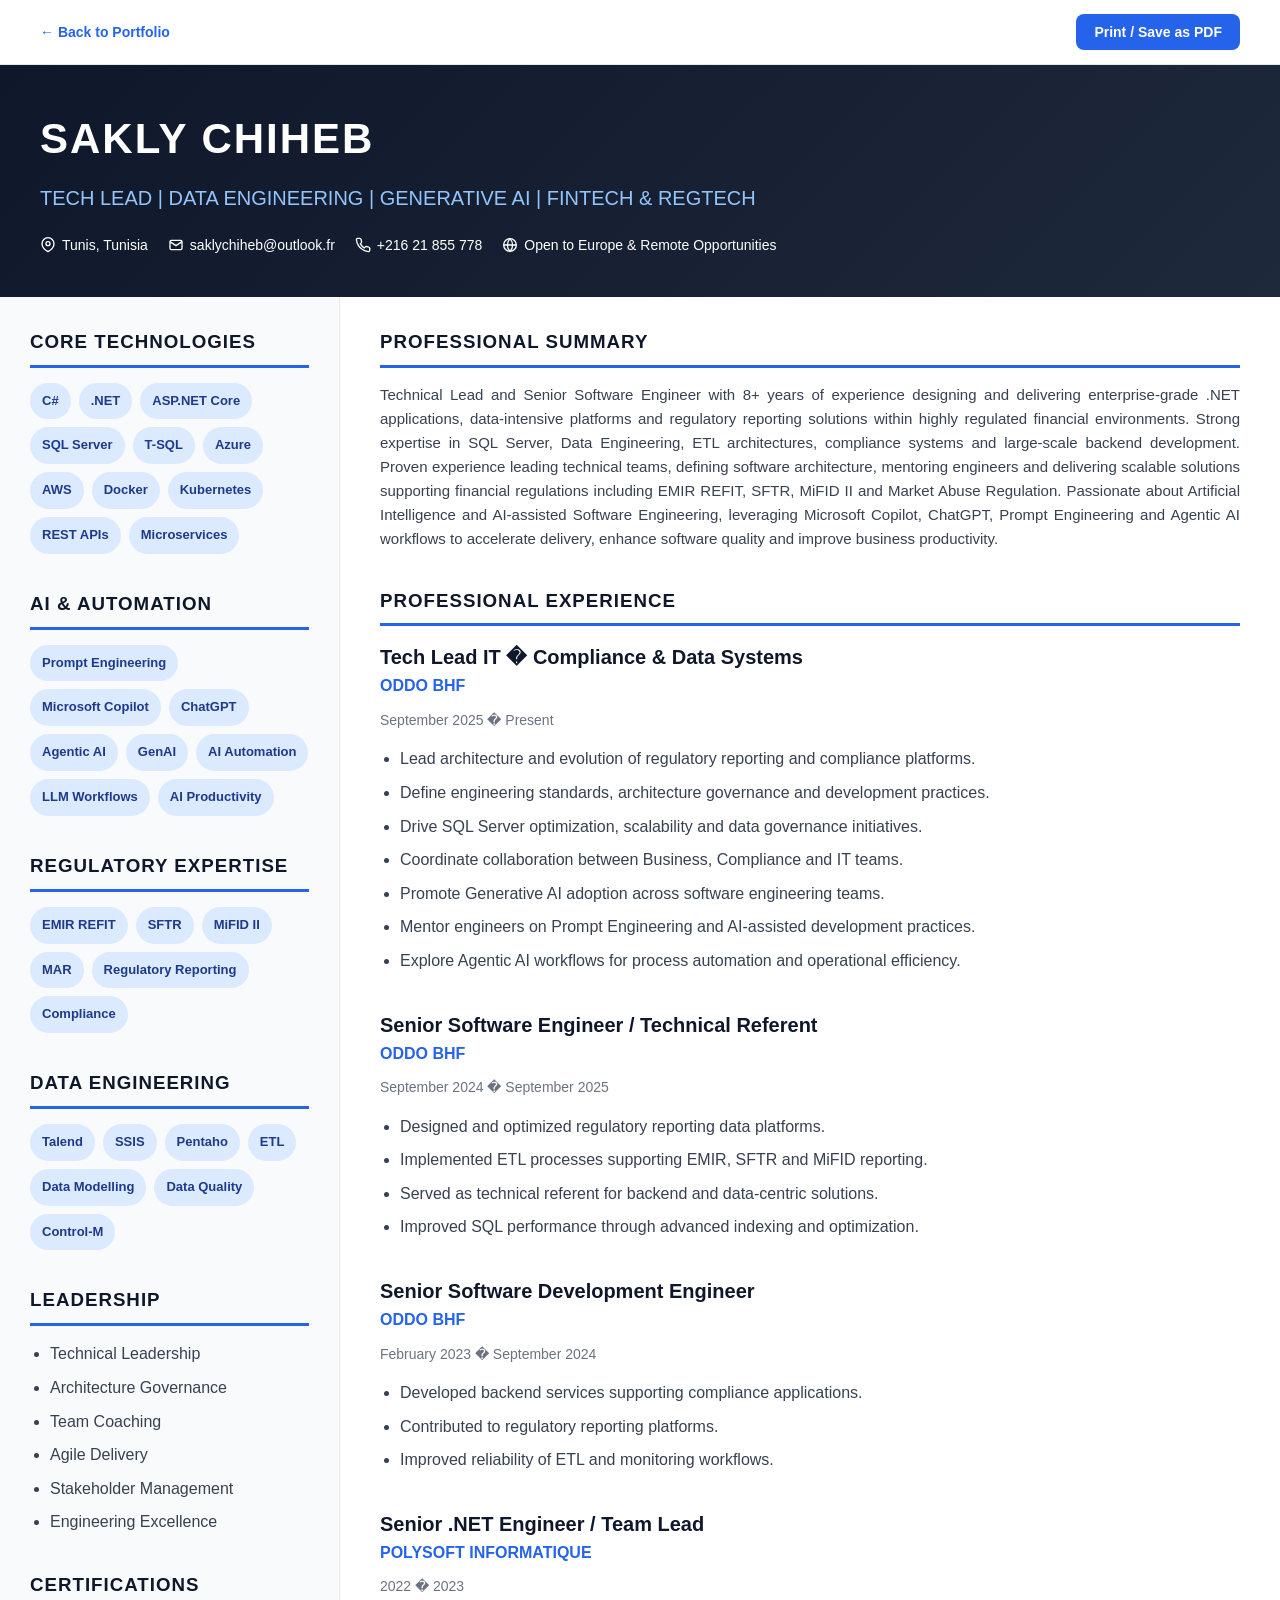
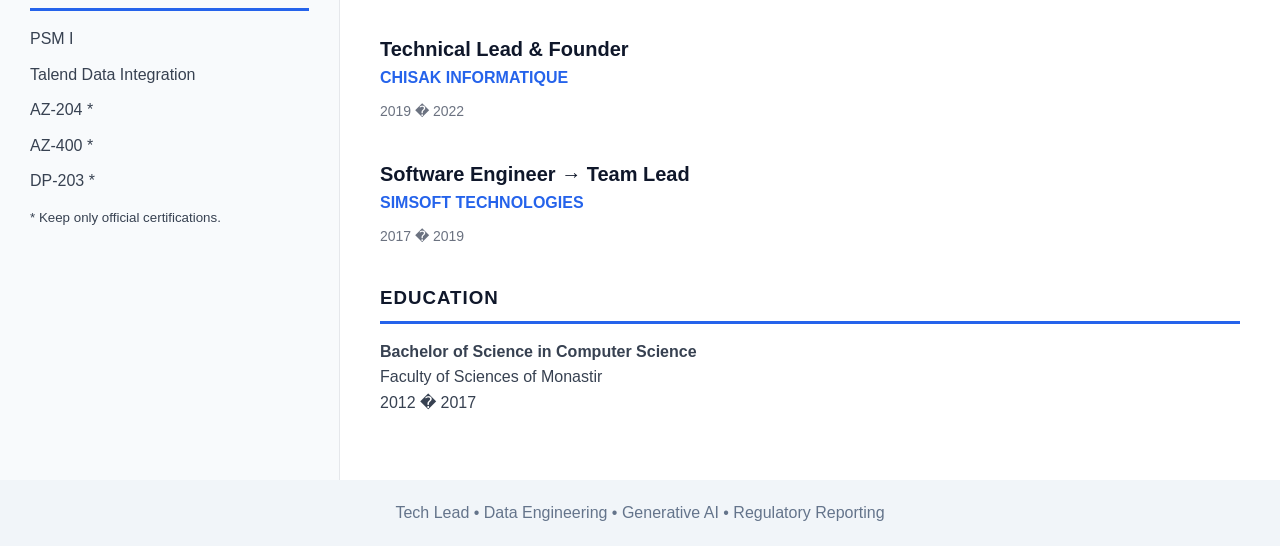
==== cv.html @ ca7cb9fb "update" ====
<!DOCTYPE html>
<html lang="en">
<head>
<meta charset="UTF-8">
<meta name="viewport" content="width=device-width, initial-scale=1.0">
<title>SAKLY CHIHEB - Tech Lead CV</title>
<meta name="description" content="Sakly Chiheb - Tech Lead, Data Engineering, Generative AI, FinTech & RegTech - Professional Resume">
<meta name="robots" content="index, follow">
<link rel="icon" type="image/png" href="assets/favicon.png">

<style>

:root{
    --primary:#0F172A;
    --secondary:#1E293B;
    --accent:#2563EB;
    --success:#10B981;
    --light:#F8FAFC;
    --border:#E5E7EB;
    --text:#374151;
}

*{
    margin:0;
    padding:0;
    box-sizing:border-box;
}

body{
    font-family:'Segoe UI',sans-serif;
    background:var(--light);
    color:var(--text);
    line-height:1.6;
}

.container{
    max-width:1400px;
    margin:auto;
    background:white;
}

.print-bar{
    max-width:1400px;
    margin:0 auto;
    padding:14px 40px;
    display:flex;
    justify-content:space-between;
    align-items:center;
    background:#fff;
    border-bottom:1px solid var(--border);
}

.print-bar a{
    color:var(--accent);
    text-decoration:none;
    font-weight:600;
    font-size:14px;
}

.print-bar button{
    background:var(--accent);
    color:#fff;
    border:none;
    padding:10px 18px;
    border-radius:8px;
    font-weight:600;
    font-size:14px;
    cursor:pointer;
}

.hero{
    background:linear-gradient(135deg,#0F172A,#1E293B);
    color:white;
    padding:40px;
}

.hero h1{
    font-size:42px;
    letter-spacing:2px;
    margin-bottom:10px;
}

.hero h2{
    color:#93C5FD;
    font-size:20px;
    font-weight:500;
    margin-bottom:20px;
}

.contact{
    display:flex;
    flex-wrap:wrap;
    gap:20px;
    font-size:14px;
}

.contact div{
    display:flex;
    align-items:center;
    gap:6px;
}

.contact svg{
    flex-shrink:0;
}

.main{
    display:grid;
    grid-template-columns:340px 1fr;
}

.sidebar{
    background:#F8FAFC;
    padding:30px;
    border-right:1px solid var(--border);
}

.content{
    padding:30px 40px;
}

.section{
    margin-bottom:35px;
}

.section h3{
    color:var(--primary);
    border-bottom:3px solid var(--accent);
    padding-bottom:8px;
    margin-bottom:15px;
    text-transform:uppercase;
    letter-spacing:1px;
}

.skills{
    display:flex;
    flex-wrap:wrap;
    gap:8px;
}

.skill{
    background:#DBEAFE;
    color:#1E3A8A;
    padding:8px 12px;
    border-radius:20px;
    font-size:13px;
    font-weight:600;
}

.job{
    margin-bottom:35px;
}

.job-title{
    font-size:20px;
    font-weight:700;
    color:var(--primary);
}

.company{
    color:var(--accent);
    font-weight:600;
    margin-bottom:10px;
}

.date{
    color:#6B7280;
    font-size:14px;
    margin-bottom:15px;
}

ul{
    margin-left:20px;
}

ul li{
    margin-bottom:8px;
}

.cert{
    margin-bottom:10px;
}

.education-item{
    margin-bottom:15px;
}

.summary{
    font-size:15px;
    text-align:justify;
}

footer{
    text-align:center;
    padding:20px;
    background:#F1F5F9;
    color:#64748B;
}

@media(max-width:900px){

.main{
    grid-template-columns:1fr;
}

.sidebar{
    border-right:none;
    border-bottom:1px solid var(--border);
}

}

@media print{
    .print-bar{
        display:none;
    }
    body{
        background:#fff;
    }
}

</style>
</head>

<body>

<div class="print-bar">
    <a href="index.html">&larr; Back to Portfolio</a>
    <button onclick="window.print()">Print / Save as PDF</button>
</div>

<div class="container">

<header class="hero">

    <h1>SAKLY CHIHEB</h1>

    <h2>
        TECH LEAD | DATA ENGINEERING | GENERATIVE AI |
        FINTECH &amp; REGTECH
    </h2>

    <div class="contact">
        <div><svg width="16" height="16" viewBox="0 0 24 24" fill="none" stroke="currentColor" stroke-width="2"><path d="M21 10c0 7-9 12-9 12s-9-5-9-12a9 9 0 0 1 18 0z"/><circle cx="12" cy="10" r="3"/></svg> Tunis, Tunisia</div>
        <div><svg width="16" height="16" viewBox="0 0 24 24" fill="none" stroke="currentColor" stroke-width="2"><rect x="3" y="5" width="18" height="14" rx="2"/><path d="M3 7l9 6 9-6"/></svg> saklychiheb@outlook.fr</div>
        <div><svg width="16" height="16" viewBox="0 0 24 24" fill="none" stroke="currentColor" stroke-width="2"><path d="M22 16.9v3a2 2 0 0 1-2.2 2 19.8 19.8 0 0 1-8.6-3.1 19.5 19.5 0 0 1-6-6 19.8 19.8 0 0 1-3.1-8.7A2 2 0 0 1 4.1 2h3a2 2 0 0 1 2 1.7c.1 1 .3 2 .7 3a2 2 0 0 1-.4 2.1L8 10.3a16 16 0 0 0 6 6l1.5-1.5a2 2 0 0 1 2.1-.4c1 .4 2 .6 3 .7a2 2 0 0 1 1.7 2z"/></svg> +216 21 855 778</div>
        <div><svg width="16" height="16" viewBox="0 0 24 24" fill="none" stroke="currentColor" stroke-width="2"><circle cx="12" cy="12" r="9.5"/><path d="M2.5 12h19M12 2.5c2.5 2.7 4 6.1 4 9.5s-1.5 6.8-4 9.5c-2.5-2.7-4-6.1-4-9.5s1.5-6.8 4-9.5z"/></svg> Open to Europe &amp; Remote Opportunities</div>
    </div>

</header>

<div class="main">

<aside class="sidebar">

    <div class="section">

        <h3>Core Technologies</h3>

        <div class="skills">

            <span class="skill">C#</span>
            <span class="skill">.NET</span>
            <span class="skill">ASP.NET Core</span>
            <span class="skill">SQL Server</span>
            <span class="skill">T-SQL</span>
            <span class="skill">Azure</span>
            <span class="skill">AWS</span>
            <span class="skill">Docker</span>
            <span class="skill">Kubernetes</span>
            <span class="skill">REST APIs</span>
            <span class="skill">Microservices</span>

        </div>

    </div>

    <div class="section">

        <h3>AI &amp; Automation</h3>

        <div class="skills">

            <span class="skill">Prompt Engineering</span>
            <span class="skill">Microsoft Copilot</span>
            <span class="skill">ChatGPT</span>
            <span class="skill">Agentic AI</span>
            <span class="skill">GenAI</span>
            <span class="skill">AI Automation</span>
            <span class="skill">LLM Workflows</span>
            <span class="skill">AI Productivity</span>

        </div>

    </div>

    <div class="section">

        <h3>Regulatory Expertise</h3>

        <div class="skills">

            <span class="skill">EMIR REFIT</span>
            <span class="skill">SFTR</span>
            <span class="skill">MiFID II</span>
            <span class="skill">MAR</span>
            <span class="skill">Regulatory Reporting</span>
            <span class="skill">Compliance</span>

        </div>

    </div>

    <div class="section">

        <h3>Data Engineering</h3>

        <div class="skills">

            <span class="skill">Talend</span>
            <span class="skill">SSIS</span>
            <span class="skill">Pentaho</span>
            <span class="skill">ETL</span>
            <span class="skill">Data Modelling</span>
            <span class="skill">Data Quality</span>
            <span class="skill">Control-M</span>

        </div>

    </div>

    <div class="section">

        <h3>Leadership</h3>

        <ul>
            <li>Technical Leadership</li>
            <li>Architecture Governance</li>
            <li>Team Coaching</li>
            <li>Agile Delivery</li>
            <li>Stakeholder Management</li>
            <li>Engineering Excellence</li>
        </ul>

    </div>

    <div class="section">

        <h3>Certifications</h3>

        <div class="cert">PSM I</div>
        <div class="cert">Talend Data Integration</div>
        <div class="cert">AZ-204 *</div>
        <div class="cert">AZ-400 *</div>
        <div class="cert">DP-203 *</div>

        <small>
            * Keep only official certifications.
        </small>

    </div>

</aside>

<main class="content">

    <section class="section">

        <h3>Professional Summary</h3>

        <p class="summary">

            Technical Lead and Senior Software Engineer with 8+ years of experience
            designing and delivering enterprise-grade .NET applications, data-intensive
            platforms and regulatory reporting solutions within highly regulated financial
            environments.

            Strong expertise in SQL Server, Data Engineering, ETL architectures,
            compliance systems and large-scale backend development.

            Proven experience leading technical teams, defining software architecture,
            mentoring engineers and delivering scalable solutions supporting financial
            regulations including EMIR REFIT, SFTR, MiFID II and Market Abuse Regulation.

            Passionate about Artificial Intelligence and AI-assisted Software Engineering,
            leveraging Microsoft Copilot, ChatGPT, Prompt Engineering and Agentic AI
            workflows to accelerate delivery, enhance software quality and improve
            business productivity.

        </p>

    </section>

    <section class="section">

        <h3>Professional Experience</h3>

        <div class="job">

            <div class="job-title">
                Tech Lead IT � Compliance &amp; Data Systems
            </div>

            <div class="company">
                ODDO BHF
            </div>

            <div class="date">
                September 2025 � Present
            </div>

            <ul>

                <li>Lead architecture and evolution of regulatory reporting and compliance platforms.</li>

                <li>Define engineering standards, architecture governance and development practices.</li>

                <li>Drive SQL Server optimization, scalability and data governance initiatives.</li>

                <li>Coordinate collaboration between Business, Compliance and IT teams.</li>

                <li>Promote Generative AI adoption across software engineering teams.</li>

                <li>Mentor engineers on Prompt Engineering and AI-assisted development practices.</li>

                <li>Explore Agentic AI workflows for process automation and operational efficiency.</li>

            </ul>

        </div>

        <div class="job">

            <div class="job-title">
                Senior Software Engineer / Technical Referent
            </div>

            <div class="company">
                ODDO BHF
            </div>

            <div class="date">
                September 2024 � September 2025
            </div>

            <ul>

                <li>Designed and optimized regulatory reporting data platforms.</li>

                <li>Implemented ETL processes supporting EMIR, SFTR and MiFID reporting.</li>

                <li>Served as technical referent for backend and data-centric solutions.</li>

                <li>Improved SQL performance through advanced indexing and optimization.</li>

            </ul>

        </div>

        <div class="job">

            <div class="job-title">
                Senior Software Development Engineer
            </div>

            <div class="company">
                ODDO BHF
            </div>

            <div class="date">
                February 2023 � September 2024
            </div>

            <ul>

                <li>Developed backend services supporting compliance applications.</li>

                <li>Contributed to regulatory reporting platforms.</li>

                <li>Improved reliability of ETL and monitoring workflows.</li>

            </ul>

        </div>

        <div class="job">

            <div class="job-title">
                Senior .NET Engineer / Team Lead
            </div>

            <div class="company">
                POLYSOFT INFORMATIQUE
            </div>

            <div class="date">
                2022 � 2023
            </div>

        </div>

        <div class="job">

            <div class="job-title">
                Technical Lead &amp; Founder
            </div>

            <div class="company">
                CHISAK INFORMATIQUE
            </div>

            <div class="date">
                2019 � 2022
            </div>

        </div>

        <div class="job">

            <div class="job-title">
                Software Engineer &rarr; Team Lead
            </div>

            <div class="company">
                SIMSOFT TECHNOLOGIES
            </div>

            <div class="date">
                2017 � 2019
            </div>

        </div>

    </section>

    <section class="section">

        <h3>Education</h3>

        <div class="education-item">

            <strong>
            Bachelor of Science in Computer Science
            </strong>

            <br>

            Faculty of Sciences of Monastir

            <br>

            2012 � 2017

        </div>

    </section>

</main>

</div>

<footer>

Tech Lead &bull; Data Engineering &bull; Generative AI &bull; Regulatory Reporting

</footer>

</div>

</body>
</html>
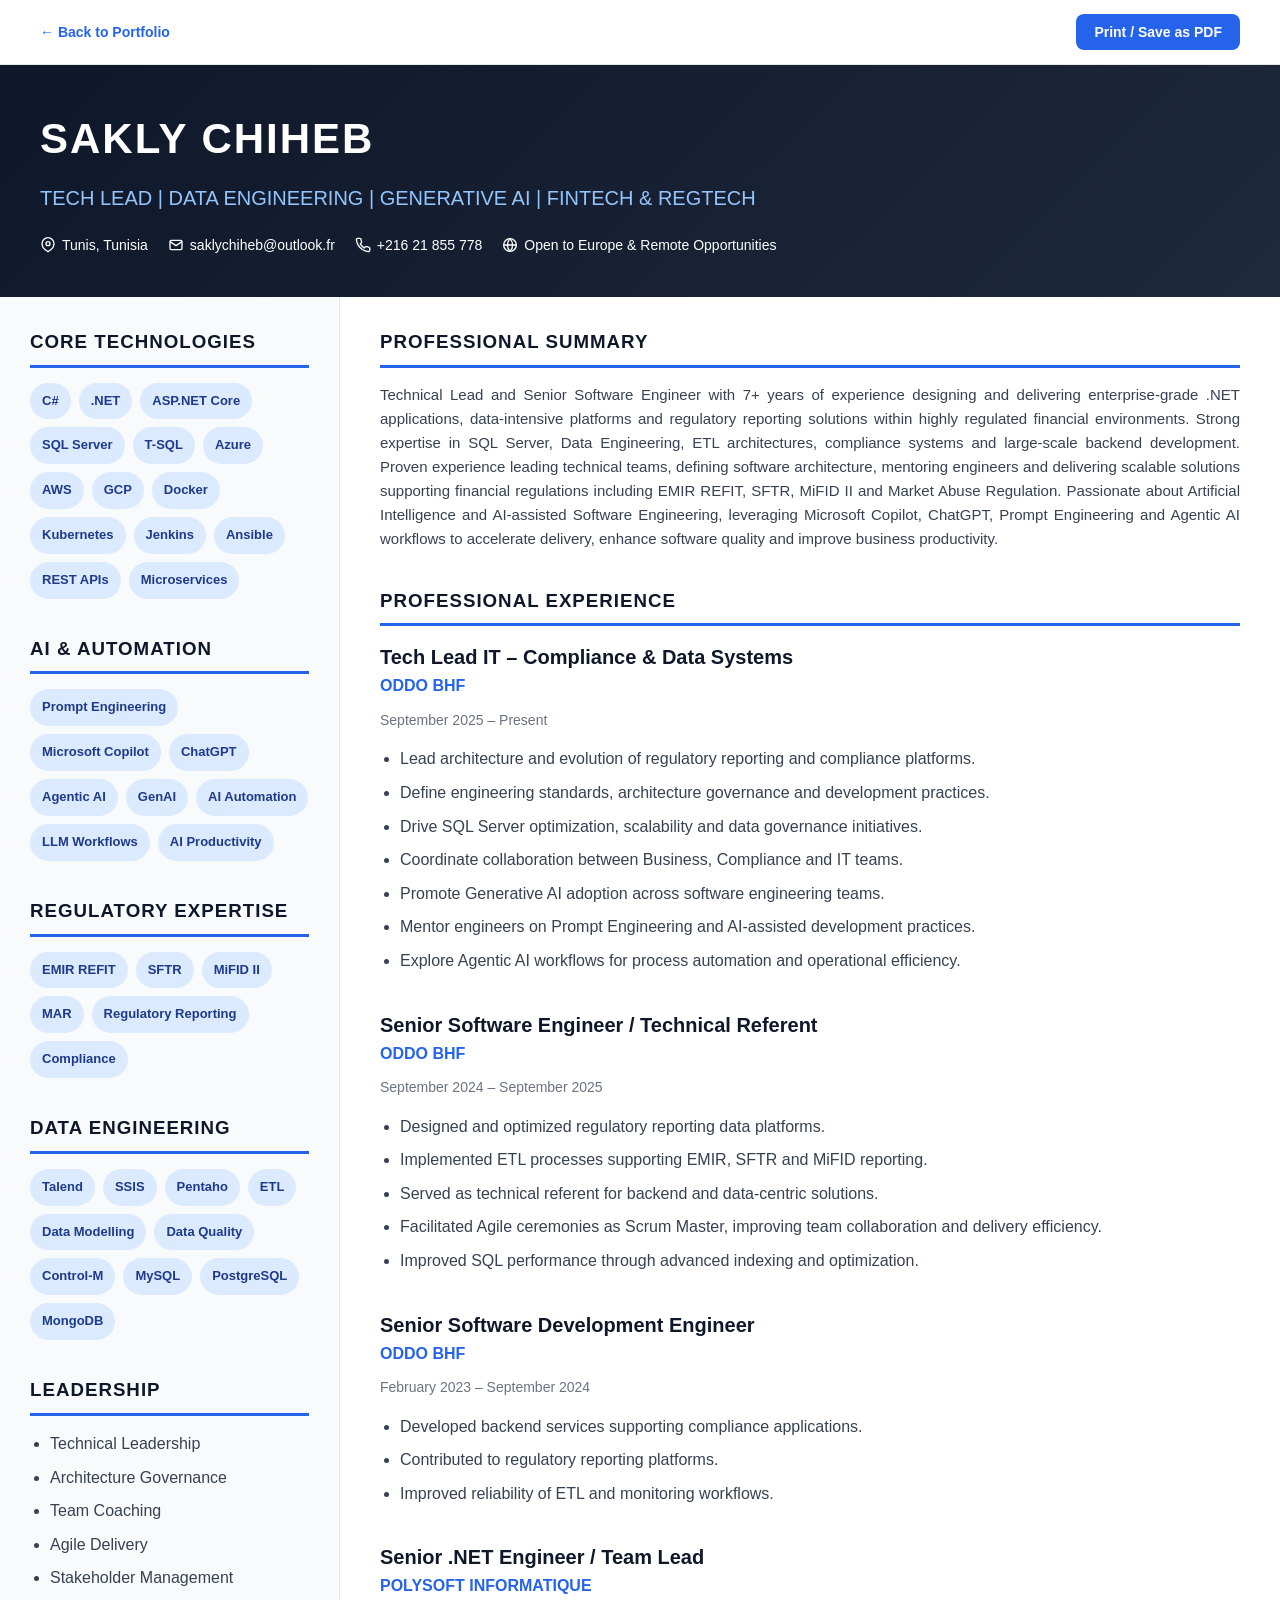
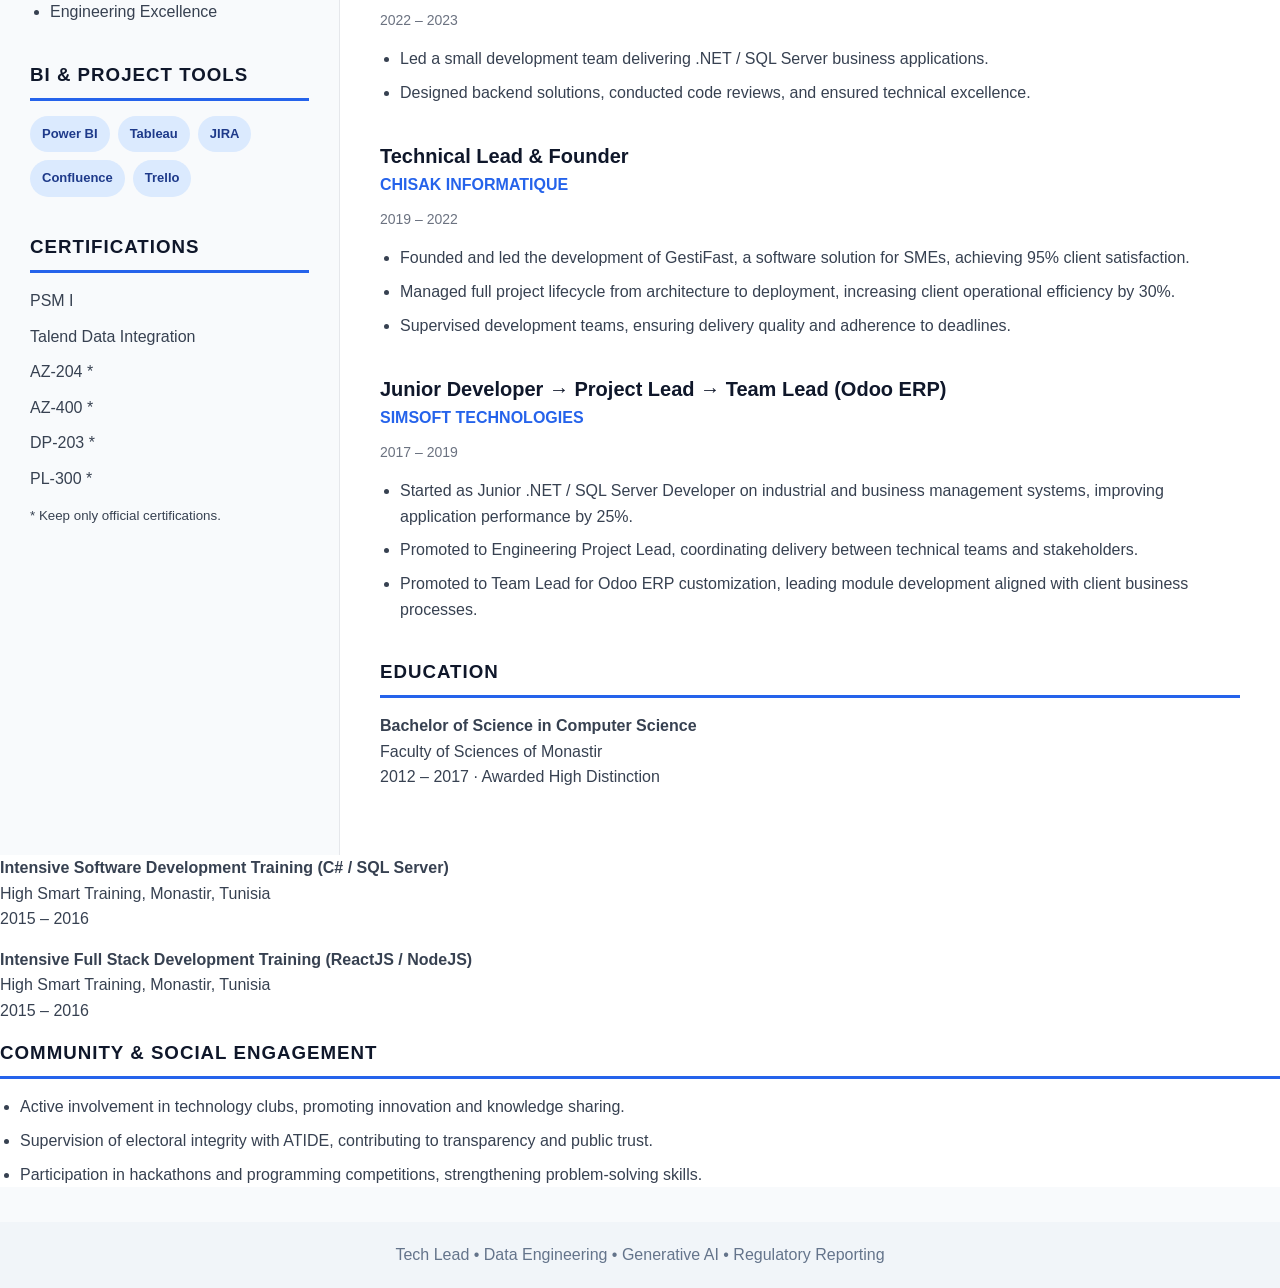
==== commit 48b4c393: "Add files via upload" ====
--- a/cv.html
+++ b/cv.html
@@ -1,571 +1,1822 @@
 <!DOCTYPE html>
+
+
 <html lang="en">
+
+
 <head>
+
+
 <meta charset="UTF-8">
+
+
 <meta name="viewport" content="width=device-width, initial-scale=1.0">
+
+
 <title>SAKLY CHIHEB - Tech Lead CV</title>
+
+
 <meta name="description" content="Sakly Chiheb - Tech Lead, Data Engineering, Generative AI, FinTech & RegTech - Professional Resume">
+
+
 <meta name="robots" content="index, follow">
+
+
 <link rel="icon" type="image/png" href="assets/favicon.png">
 
+
+
+
+
 <style>
 
+
+
+
+
 :root{
+
+
     --primary:#0F172A;
+
+
     --secondary:#1E293B;
+
+
     --accent:#2563EB;
+
+
     --success:#10B981;
+
+
     --light:#F8FAFC;
+
+
     --border:#E5E7EB;
+
+
     --text:#374151;
-}
+
+
+}
+
+
+
+
 
 *{
+
+
     margin:0;
+
+
     padding:0;
+
+
     box-sizing:border-box;
-}
+
+
+}
+
+
+
+
 
 body{
+
+
     font-family:'Segoe UI',sans-serif;
+
+
     background:var(--light);
+
+
     color:var(--text);
+
+
     line-height:1.6;
-}
+
+
+}
+
+
+
+
 
 .container{
+
+
     max-width:1400px;
+
+
     margin:auto;
+
+
     background:white;
-}
+
+
+}
+
+
+
+
 
 .print-bar{
+
+
     max-width:1400px;
+
+
     margin:0 auto;
+
+
     padding:14px 40px;
+
+
     display:flex;
+
+
     justify-content:space-between;
+
+
     align-items:center;
+
+
     background:#fff;
+
+
     border-bottom:1px solid var(--border);
-}
+
+
+}
+
+
+
+
 
 .print-bar a{
+
+
     color:var(--accent);
+
+
     text-decoration:none;
+
+
     font-weight:600;
+
+
     font-size:14px;
-}
+
+
+}
+
+
+
+
 
 .print-bar button{
+
+
     background:var(--accent);
+
+
     color:#fff;
+
+
     border:none;
+
+
     padding:10px 18px;
+
+
     border-radius:8px;
+
+
     font-weight:600;
+
+
     font-size:14px;
+
+
     cursor:pointer;
-}
+
+
+}
+
+
+
+
 
 .hero{
+
+
     background:linear-gradient(135deg,#0F172A,#1E293B);
+
+
     color:white;
+
+
     padding:40px;
-}
+
+
+}
+
+
+
+
 
 .hero h1{
+
+
     font-size:42px;
+
+
     letter-spacing:2px;
+
+
     margin-bottom:10px;
-}
+
+
+}
+
+
+
+
 
 .hero h2{
+
+
     color:#93C5FD;
+
+
     font-size:20px;
+
+
     font-weight:500;
+
+
     margin-bottom:20px;
-}
+
+
+}
+
+
+
+
 
 .contact{
+
+
     display:flex;
+
+
     flex-wrap:wrap;
+
+
     gap:20px;
+
+
     font-size:14px;
-}
+
+
+}
+
+
+
+
 
 .contact div{
+
+
     display:flex;
+
+
     align-items:center;
+
+
     gap:6px;
-}
+
+
+}
+
+
+
+
 
 .contact svg{
+
+
     flex-shrink:0;
-}
+
+
+}
+
+
+
+
 
 .main{
+
+
     display:grid;
+
+
     grid-template-columns:340px 1fr;
-}
+
+
+}
+
+
+
+
 
 .sidebar{
+
+
     background:#F8FAFC;
+
+
     padding:30px;
+
+
     border-right:1px solid var(--border);
-}
+
+
+}
+
+
+
+
 
 .content{
+
+
     padding:30px 40px;
-}
+
+
+}
+
+
+
+
 
 .section{
+
+
     margin-bottom:35px;
-}
+
+
+}
+
+
+
+
 
 .section h3{
+
+
     color:var(--primary);
+
+
     border-bottom:3px solid var(--accent);
+
+
     padding-bottom:8px;
+
+
     margin-bottom:15px;
+
+
     text-transform:uppercase;
+
+
     letter-spacing:1px;
-}
+
+
+}
+
+
+
+
 
 .skills{
+
+
     display:flex;
+
+
     flex-wrap:wrap;
+
+
     gap:8px;
-}
+
+
+}
+
+
+
+
 
 .skill{
+
+
     background:#DBEAFE;
+
+
     color:#1E3A8A;
+
+
     padding:8px 12px;
+
+
     border-radius:20px;
+
+
     font-size:13px;
+
+
     font-weight:600;
-}
+
+
+}
+
+
+
+
 
 .job{
+
+
     margin-bottom:35px;
-}
+
+
+}
+
+
+
+
 
 .job-title{
+
+
     font-size:20px;
+
+
     font-weight:700;
+
+
     color:var(--primary);
-}
+
+
+}
+
+
+
+
 
 .company{
+
+
     color:var(--accent);
+
+
     font-weight:600;
+
+
     margin-bottom:10px;
-}
+
+
+}
+
+
+
+
 
 .date{
+
+
     color:#6B7280;
+
+
     font-size:14px;
+
+
     margin-bottom:15px;
-}
+
+
+}
+
+
+
+
 
 ul{
+
+
     margin-left:20px;
-}
+
+
+}
+
+
+
+
 
 ul li{
+
+
     margin-bottom:8px;
-}
+
+
+}
+
+
+
+
 
 .cert{
+
+
     margin-bottom:10px;
-}
+
+
+}
+
+
+
+
 
 .education-item{
+
+
     margin-bottom:15px;
-}
+
+
+}
+
+
+
+
 
 .summary{
+
+
     font-size:15px;
+
+
     text-align:justify;
-}
+
+
+}
+
+
+
+
 
 footer{
+
+
     text-align:center;
+
+
     padding:20px;
+
+
     background:#F1F5F9;
+
+
     color:#64748B;
-}
+
+
+}
+
+
+
+
 
 @media(max-width:900px){
 
+
+
+
+
 .main{
+
+
     grid-template-columns:1fr;
-}
+
+
+}
+
+
+
+
 
 .sidebar{
+
+
     border-right:none;
+
+
     border-bottom:1px solid var(--border);
-}
-
-}
+
+
+}
+
+
+
+
+
+}
+
+
+
+
 
 @media print{
+
+
     .print-bar{
+
+
         display:none;
+
+
     }
+
+
     body{
+
+
         background:#fff;
+
+
     }
-}
+
+
+}
+
+
+
+
 
 </style>
+
+
 </head>
 
+
+
+
+
 <body>
 
+
+
+
+
 <div class="print-bar">
+
+
     <a href="index.html">&larr; Back to Portfolio</a>
+
+
     <button onclick="window.print()">Print / Save as PDF</button>
+
+
 </div>
 
+
+
+
+
 <div class="container">
 
+
+
+
+
 <header class="hero">
 
+
+
+
+
     <h1>SAKLY CHIHEB</h1>
 
+
+
+
+
     <h2>
+
+
         TECH LEAD | DATA ENGINEERING | GENERATIVE AI |
+
+
         FINTECH &amp; REGTECH
+
+
     </h2>
 
+
+
+
+
     <div class="contact">
+
+
         <div><svg width="16" height="16" viewBox="0 0 24 24" fill="none" stroke="currentColor" stroke-width="2"><path d="M21 10c0 7-9 12-9 12s-9-5-9-12a9 9 0 0 1 18 0z"/><circle cx="12" cy="10" r="3"/></svg> Tunis, Tunisia</div>
+
+
         <div><svg width="16" height="16" viewBox="0 0 24 24" fill="none" stroke="currentColor" stroke-width="2"><rect x="3" y="5" width="18" height="14" rx="2"/><path d="M3 7l9 6 9-6"/></svg> saklychiheb@outlook.fr</div>
+
+
         <div><svg width="16" height="16" viewBox="0 0 24 24" fill="none" stroke="currentColor" stroke-width="2"><path d="M22 16.9v3a2 2 0 0 1-2.2 2 19.8 19.8 0 0 1-8.6-3.1 19.5 19.5 0 0 1-6-6 19.8 19.8 0 0 1-3.1-8.7A2 2 0 0 1 4.1 2h3a2 2 0 0 1 2 1.7c.1 1 .3 2 .7 3a2 2 0 0 1-.4 2.1L8 10.3a16 16 0 0 0 6 6l1.5-1.5a2 2 0 0 1 2.1-.4c1 .4 2 .6 3 .7a2 2 0 0 1 1.7 2z"/></svg> +216 21 855 778</div>
+
+
         <div><svg width="16" height="16" viewBox="0 0 24 24" fill="none" stroke="currentColor" stroke-width="2"><circle cx="12" cy="12" r="9.5"/><path d="M2.5 12h19M12 2.5c2.5 2.7 4 6.1 4 9.5s-1.5 6.8-4 9.5c-2.5-2.7-4-6.1-4-9.5s1.5-6.8 4-9.5z"/></svg> Open to Europe &amp; Remote Opportunities</div>
+
+
     </div>
 
+
+
+
+
 </header>
 
+
+
+
+
 <div class="main">
 
+
+
+
+
 <aside class="sidebar">
 
+
+
+
+
     <div class="section">
 
+
+
+
+
         <h3>Core Technologies</h3>
 
+
+
+
+
         <div class="skills">
 
+
+
+
+
             <span class="skill">C#</span>
+
+
             <span class="skill">.NET</span>
+
+
             <span class="skill">ASP.NET Core</span>
+
+
             <span class="skill">SQL Server</span>
+
+
             <span class="skill">T-SQL</span>
+
+
             <span class="skill">Azure</span>
+
+
             <span class="skill">AWS</span>
+
+            <span class="skill">GCP</span>
+
+
             <span class="skill">Docker</span>
+
+
             <span class="skill">Kubernetes</span>
+
+            <span class="skill">Jenkins</span>
+
+            <span class="skill">Ansible</span>
+
             <span class="skill">REST APIs</span>
+
+
             <span class="skill">Microservices</span>
 
+
+
+
+
         </div>
 
+
+
+
+
     </div>
 
+
+
+
+
     <div class="section">
 
+
+
+
+
         <h3>AI &amp; Automation</h3>
 
+
+
+
+
         <div class="skills">
 
+
+
+
+
             <span class="skill">Prompt Engineering</span>
+
+
             <span class="skill">Microsoft Copilot</span>
+
+
             <span class="skill">ChatGPT</span>
+
+
             <span class="skill">Agentic AI</span>
+
+
             <span class="skill">GenAI</span>
+
+
             <span class="skill">AI Automation</span>
+
+
             <span class="skill">LLM Workflows</span>
+
+
             <span class="skill">AI Productivity</span>
 
+
+
+
+
         </div>
 
+
+
+
+
     </div>
 
+
+
+
+
     <div class="section">
 
+
+
+
+
         <h3>Regulatory Expertise</h3>
 
+
+
+
+
         <div class="skills">
 
+
+
+
+
             <span class="skill">EMIR REFIT</span>
+
+
             <span class="skill">SFTR</span>
+
+
             <span class="skill">MiFID II</span>
+
+
             <span class="skill">MAR</span>
+
+
             <span class="skill">Regulatory Reporting</span>
+
+
             <span class="skill">Compliance</span>
 
+
+
+
+
         </div>
 
+
+
+
+
     </div>
 
+
+
+
+
     <div class="section">
 
+
+
+
+
         <h3>Data Engineering</h3>
 
+
+
+
+
         <div class="skills">
 
+
+
+
+
             <span class="skill">Talend</span>
+
+
             <span class="skill">SSIS</span>
+
+
             <span class="skill">Pentaho</span>
+
+
             <span class="skill">ETL</span>
+
+
             <span class="skill">Data Modelling</span>
+
+
             <span class="skill">Data Quality</span>
+
+
             <span class="skill">Control-M</span>
 
+            <span class="skill">MySQL</span>
+
+            <span class="skill">PostgreSQL</span>
+
+            <span class="skill">MongoDB</span>
+
+
+
+
+
         </div>
 
+
+
+
+
     </div>
 
+
+
+
+
     <div class="section">
 
+
+
+
+
         <h3>Leadership</h3>
 
+
+
+
+
         <ul>
+
+
             <li>Technical Leadership</li>
+
+
             <li>Architecture Governance</li>
+
+
             <li>Team Coaching</li>
+
+
             <li>Agile Delivery</li>
+
+
             <li>Stakeholder Management</li>
+
+
             <li>Engineering Excellence</li>
+
+
         </ul>
 
+
+
+
+
     </div>
 
     <div class="section">
 
+        <h3>BI &amp; Project Tools</h3>
+
+        <div class="skills">
+
+            <span class="skill">Power BI</span>
+
+            <span class="skill">Tableau</span>
+
+            <span class="skill">JIRA</span>
+
+            <span class="skill">Confluence</span>
+
+            <span class="skill">Trello</span>
+
+        </div>
+
+    </div>
+
+
+
+
+
+    <div class="section">
+
+
+
+
+
         <h3>Certifications</h3>
 
+
+
+
+
         <div class="cert">PSM I</div>
+
+
         <div class="cert">Talend Data Integration</div>
+
+
         <div class="cert">AZ-204 *</div>
+
+
         <div class="cert">AZ-400 *</div>
+
+
         <div class="cert">DP-203 *</div>
 
+        <div class="cert">PL-300 *</div>
+
+
+
+
+
         <small>
+
+
             * Keep only official certifications.
+
+
         </small>
 
+
+
+
+
     </div>
 
+
+
+
+
 </aside>
 
+
+
+
+
 <main class="content">
 
+
+
+
+
     <section class="section">
 
+
+
+
+
         <h3>Professional Summary</h3>
 
+
+
+
+
         <p class="summary">
 
-            Technical Lead and Senior Software Engineer with 8+ years of experience
+
+
+
+
+            Technical Lead and Senior Software Engineer with 7+ years of experience
+
+
             designing and delivering enterprise-grade .NET applications, data-intensive
+
+
             platforms and regulatory reporting solutions within highly regulated financial
+
+
             environments.
 
+
+
+
+
             Strong expertise in SQL Server, Data Engineering, ETL architectures,
+
+
             compliance systems and large-scale backend development.
 
+
+
+
+
             Proven experience leading technical teams, defining software architecture,
+
+
             mentoring engineers and delivering scalable solutions supporting financial
+
+
             regulations including EMIR REFIT, SFTR, MiFID II and Market Abuse Regulation.
 
+
+
+
+
             Passionate about Artificial Intelligence and AI-assisted Software Engineering,
+
+
             leveraging Microsoft Copilot, ChatGPT, Prompt Engineering and Agentic AI
+
+
             workflows to accelerate delivery, enhance software quality and improve
+
+
             business productivity.
 
+
+
+
+
         </p>
 
+
+
+
+
     </section>
 
+
+
+
+
     <section class="section">
 
+
+
+
+
         <h3>Professional Experience</h3>
 
+
+
+
+
         <div class="job">
 
+
+
+
+
             <div class="job-title">
-                Tech Lead IT � Compliance &amp; Data Systems
+
+
+                Tech Lead IT – Compliance &amp; Data Systems
+
+
             </div>
 
+
+
+
+
             <div class="company">
+
+
                 ODDO BHF
+
+
             </div>
 
+
+
+
+
             <div class="date">
-                September 2025 � Present
+
+
+                September 2025 – Present
+
+
             </div>
 
+
+
+
+
             <ul>
 
+
+
+
+
                 <li>Lead architecture and evolution of regulatory reporting and compliance platforms.</li>
 
+
+
+
+
                 <li>Define engineering standards, architecture governance and development practices.</li>
 
+
+
+
+
                 <li>Drive SQL Server optimization, scalability and data governance initiatives.</li>
 
+
+
+
+
                 <li>Coordinate collaboration between Business, Compliance and IT teams.</li>
 
+
+
+
+
                 <li>Promote Generative AI adoption across software engineering teams.</li>
 
+
+
+
+
                 <li>Mentor engineers on Prompt Engineering and AI-assisted development practices.</li>
 
+
+
+
+
                 <li>Explore Agentic AI workflows for process automation and operational efficiency.</li>
 
+
+
+
+
             </ul>
 
+
+
+
+
         </div>
 
+
+
+
+
         <div class="job">
 
+
+
+
+
             <div class="job-title">
+
+
                 Senior Software Engineer / Technical Referent
+
+
             </div>
 
+
+
+
+
             <div class="company">
+
+
                 ODDO BHF
+
+
             </div>
 
+
+
+
+
             <div class="date">
-                September 2024 � September 2025
+
+
+                September 2024 – September 2025
+
+
             </div>
 
+
+
+
+
             <ul>
 
+
+
+
+
                 <li>Designed and optimized regulatory reporting data platforms.</li>
 
+
+
+
+
                 <li>Implemented ETL processes supporting EMIR, SFTR and MiFID reporting.</li>
 
+
+
+
+
                 <li>Served as technical referent for backend and data-centric solutions.</li>
 
+                <li>Facilitated Agile ceremonies as Scrum Master, improving team collaboration and delivery efficiency.</li>
+
+
+
+
+
                 <li>Improved SQL performance through advanced indexing and optimization.</li>
 
+
+
+
+
             </ul>
 
+
+
+
+
         </div>
 
+
+
+
+
         <div class="job">
 
+
+
+
+
             <div class="job-title">
+
+
                 Senior Software Development Engineer
+
+
             </div>
 
+
+
+
+
             <div class="company">
+
+
                 ODDO BHF
+
+
             </div>
 
+
+
+
+
             <div class="date">
-                February 2023 � September 2024
+
+
+                February 2023 – September 2024
+
+
             </div>
 
+
+
+
+
             <ul>
 
+
+
+
+
                 <li>Developed backend services supporting compliance applications.</li>
 
+
+
+
+
                 <li>Contributed to regulatory reporting platforms.</li>
 
+
+
+
+
                 <li>Improved reliability of ETL and monitoring workflows.</li>
 
+
+
+
+
             </ul>
 
+
+
+
+
         </div>
 
+
+
+
+
         <div class="job">
 
+
+
+
+
             <div class="job-title">
+
+
                 Senior .NET Engineer / Team Lead
+
+
             </div>
 
+
+
+
+
             <div class="company">
+
+
                 POLYSOFT INFORMATIQUE
+
+
             </div>
 
+
+
+
+
             <div class="date">
-                2022 � 2023
+
+
+                2022 – 2023
+
+
             </div>
 
+
+
+
+
+        <ul>
+
+                <li>Led a small development team delivering .NET / SQL Server business applications.</li>
+
+                <li>Designed backend solutions, conducted code reviews, and ensured technical excellence.</li>
+
+            </ul>
+
         </div>
 
+
+
+
+
         <div class="job">
 
+
+
+
+
             <div class="job-title">
+
+
                 Technical Lead &amp; Founder
+
+
             </div>
 
+
+
+
+
             <div class="company">
+
+
                 CHISAK INFORMATIQUE
+
+
             </div>
 
+
+
+
+
             <div class="date">
-                2019 � 2022
+
+
+                2019 – 2022
+
+
             </div>
 
+
+
+
+
+        <ul>
+
+                <li>Founded and led the development of GestiFast, a software solution for SMEs, achieving 95% client satisfaction.</li>
+
+                <li>Managed full project lifecycle from architecture to deployment, increasing client operational efficiency by 30%.</li>
+
+                <li>Supervised development teams, ensuring delivery quality and adherence to deadlines.</li>
+
+            </ul>
+
         </div>
 
+
+
+
+
         <div class="job">
 
+
+
+
+
             <div class="job-title">
-                Software Engineer &rarr; Team Lead
+
+
+                Junior Developer &rarr; Project Lead &rarr; Team Lead (Odoo ERP)
+
+
             </div>
 
+
+
+
+
             <div class="company">
+
+
                 SIMSOFT TECHNOLOGIES
+
+
             </div>
 
+
+
+
+
             <div class="date">
-                2017 � 2019
+
+
+                2017 – 2019
+
+
             </div>
 
+
+
+
+
+        <ul>
+
+                <li>Started as Junior .NET / SQL Server Developer on industrial and business management systems, improving application performance by 25%.</li>
+
+                <li>Promoted to Engineering Project Lead, coordinating delivery between technical teams and stakeholders.</li>
+
+                <li>Promoted to Team Lead for Odoo ERP customization, leading module development aligned with client business processes.</li>
+
+            </ul>
+
         </div>
 
+
+
+
+
     </section>
 
+
+
+
+
     <section class="section">
 
+
+
+
+
         <h3>Education</h3>
 
+
+
+
+
         <div class="education-item">
 
+
+
+
+
             <strong>
+
+
             Bachelor of Science in Computer Science
+
+
             </strong>
 
+
+
+
+
             <br>
 
+
+
+
+
             Faculty of Sciences of Monastir
 
+
+
+
+
             <br>
 
-            2012 � 2017
+
+
+
+
+            2012 – 2017 &middot; Awarded High Distinction
+
+
+
+
 
         </div>
 
+
+
+
+
+    </div>
+
+        <div class="education-item">
+
+            <strong>
+            Intensive Software Development Training (C# / SQL Server)
+            </strong>
+
+            <br>
+
+            High Smart Training, Monastir, Tunisia
+
+            <br>
+
+            2015 – 2016
+
+        </div>
+
+        <div class="education-item">
+
+            <strong>
+            Intensive Full Stack Development Training (ReactJS / NodeJS)
+            </strong>
+
+            <br>
+
+            High Smart Training, Monastir, Tunisia
+
+            <br>
+
+            2015 – 2016
+
+        </div>
+
     </section>
 
+    <section class="section">
+
+        <h3>Community &amp; Social Engagement</h3>
+
+        <ul>
+            <li>Active involvement in technology clubs, promoting innovation and knowledge sharing.</li>
+            <li>Supervision of electoral integrity with ATIDE, contributing to transparency and public trust.</li>
+            <li>Participation in hackathons and programming competitions, strengthening problem-solving skills.</li>
+        </ul>
+
+    </section>
+
+
+
+
+
 </main>
 
+
+
+
+
 </div>
 
+
+
+
+
 <footer>
 
+
+
+
+
 Tech Lead &bull; Data Engineering &bull; Generative AI &bull; Regulatory Reporting
 
+
+
+
+
 </footer>
 
+
+
+
+
 </div>
 
+
+
+
+
 </body>
+
+
 </html>
+
+
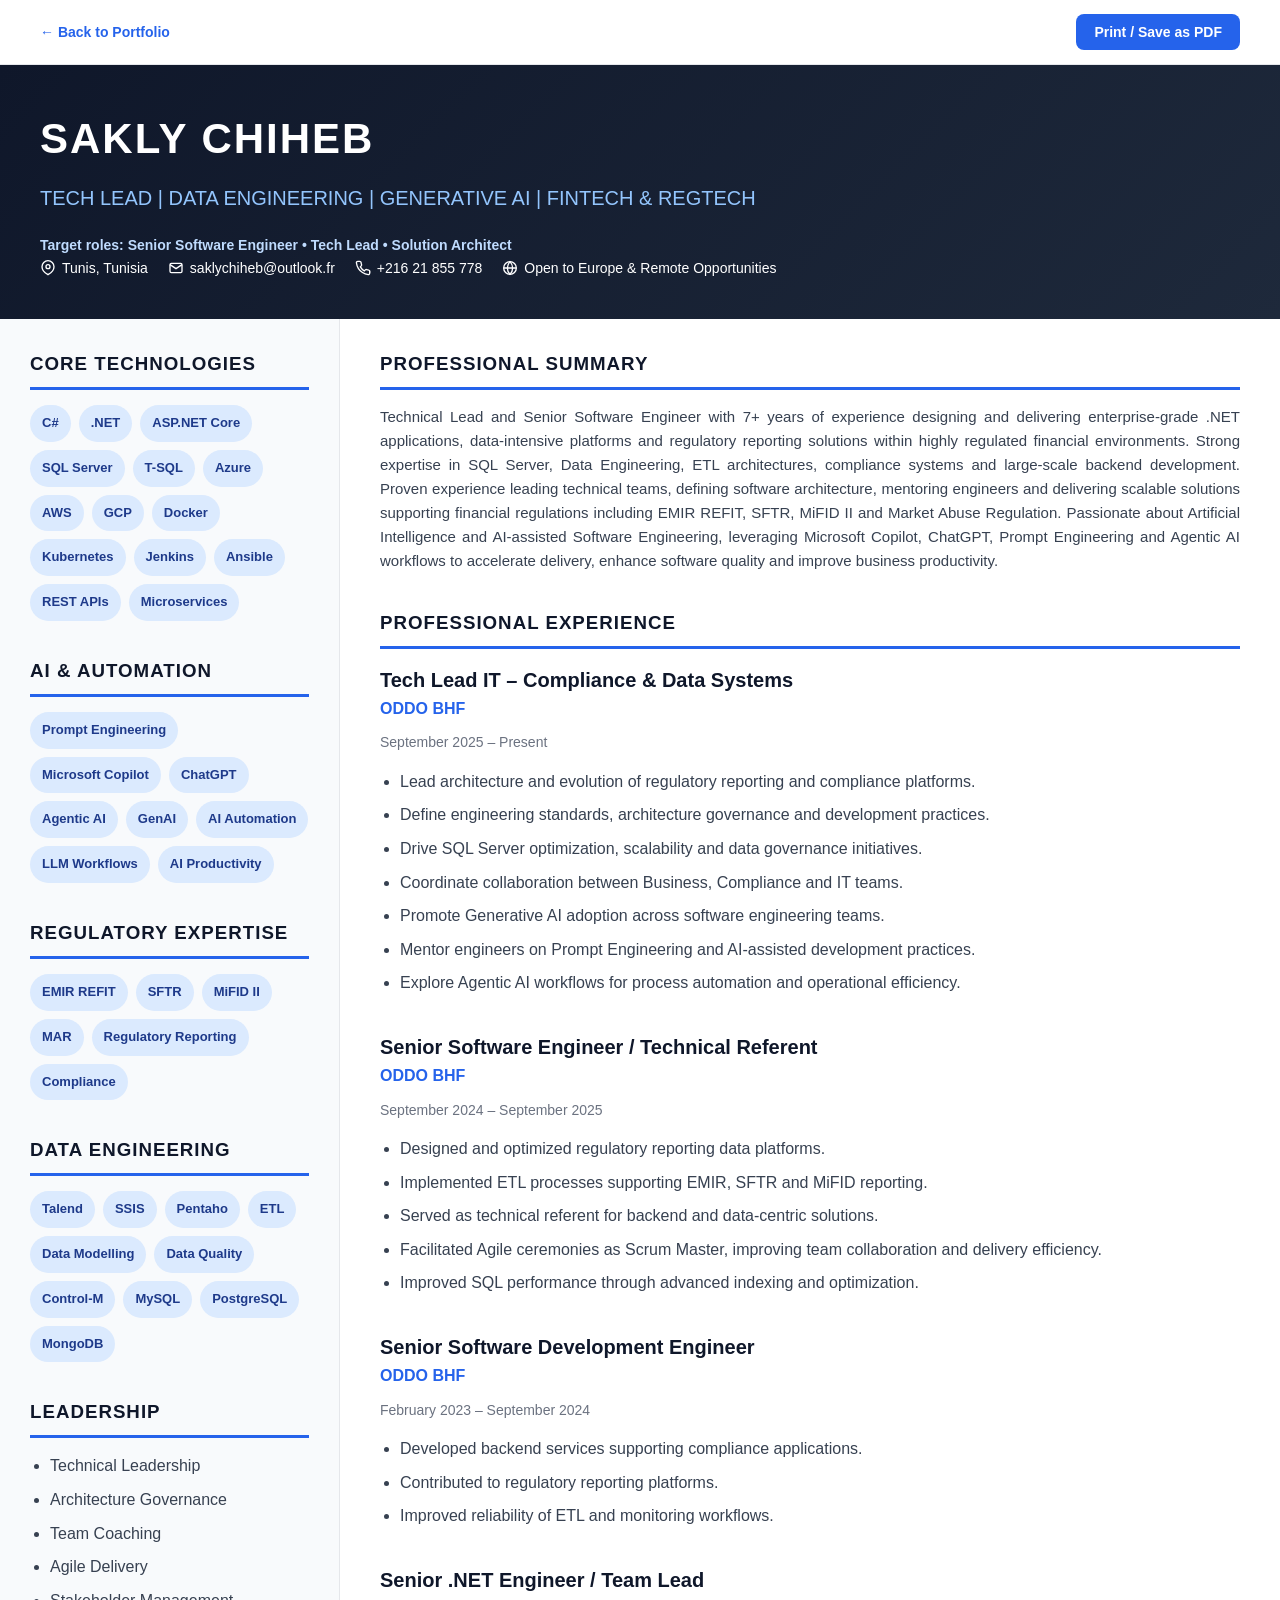
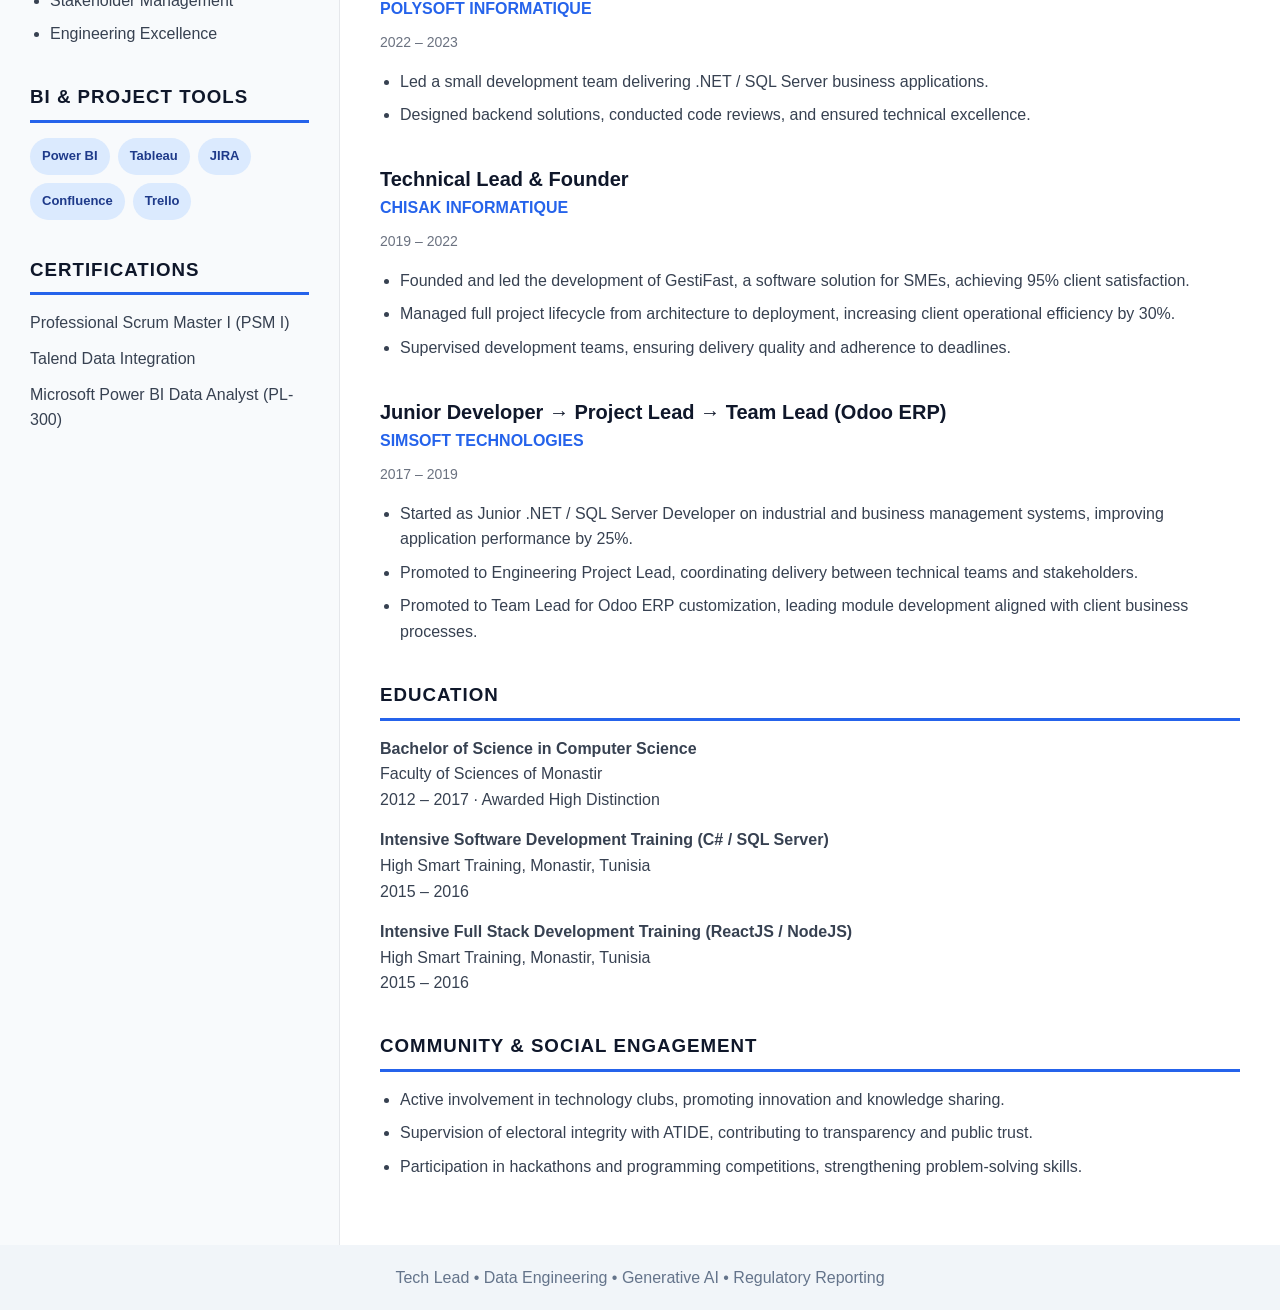
==== commit b3bcb303: "Add files via upload" ====
--- a/cv.html
+++ b/cv.html
@@ -1,6 +1,7 @@
 <!DOCTYPE html>
 
 
+<!DOCTYPE html>
 <html lang="en">
 
 
@@ -17,6 +18,8 @@
 
 
 <meta name="description" content="Sakly Chiheb - Tech Lead, Data Engineering, Generative AI, FinTech & RegTech - Professional Resume">
+<meta name="author" content="Sakly Chiheb">
+<link rel="canonical" href="https://chihebsakly.github.io/SaklyChiheb.github.io/cv.html">
 
 
 <meta name="robots" content="index, follow">
@@ -60,6 +63,19 @@
 
 }
 
+    a{ color:inherit; }
+
+    .role-target{
+        margin-top:12px;
+        color:#BFDBFE;
+        font-size:14px;
+        font-weight:600;
+    }
+
+    .section h3{ break-after:avoid; }
+
+    .job, .education-item{ break-inside:avoid; }
+
 
 
 
@@ -720,6 +736,8 @@
 
     </h2>
 
+    <div class="role-target">Target roles: Senior Software Engineer &bull; Tech Lead &bull; Solution Architect</div>
+
 
 
 
@@ -1079,33 +1097,13 @@
 
 
 
-        <div class="cert">PSM I</div>
+        <div class="cert">Professional Scrum Master I (PSM I)</div>
 
 
         <div class="cert">Talend Data Integration</div>
 
 
-        <div class="cert">AZ-204 *</div>
-
-
-        <div class="cert">AZ-400 *</div>
-
-
-        <div class="cert">DP-203 *</div>
-
-        <div class="cert">PL-300 *</div>
-
-
-
-
-
-        <small>
-
-
-            * Keep only official certifications.
-
-
-        </small>
+        <div class="cert">Microsoft Power BI Data Analyst (PL-300)</div>
 
 
 
@@ -1716,32 +1714,14 @@
 
             2012 – 2017 &middot; Awarded High Distinction
 
-
-
-
-
         </div>
 
-
-
-
-
-    </div>
-
         <div class="education-item">
-
-            <strong>
-            Intensive Software Development Training (C# / SQL Server)
-            </strong>
-
+            <strong>Intensive Software Development Training (C# / SQL Server)</strong>
             <br>
-
             High Smart Training, Monastir, Tunisia
-
             <br>
-
             2015 – 2016
-
         </div>
 
         <div class="education-item">
